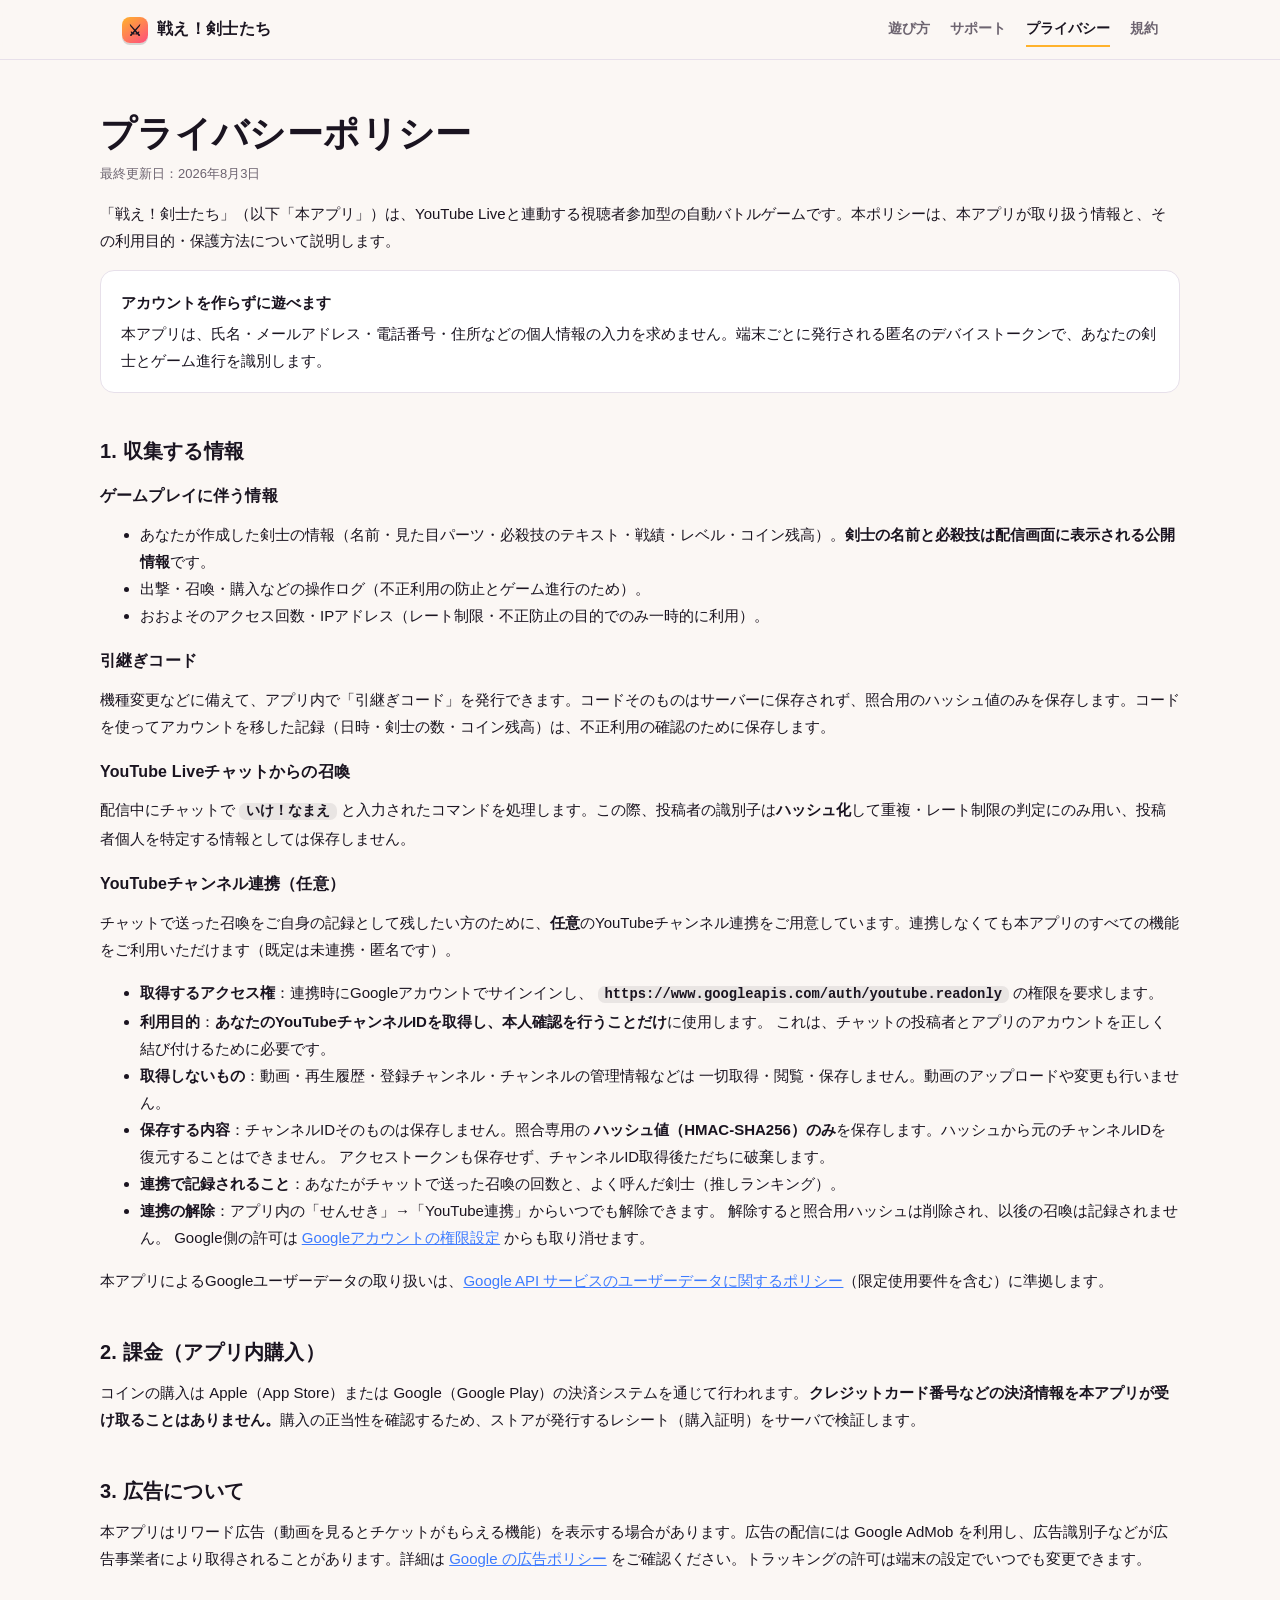
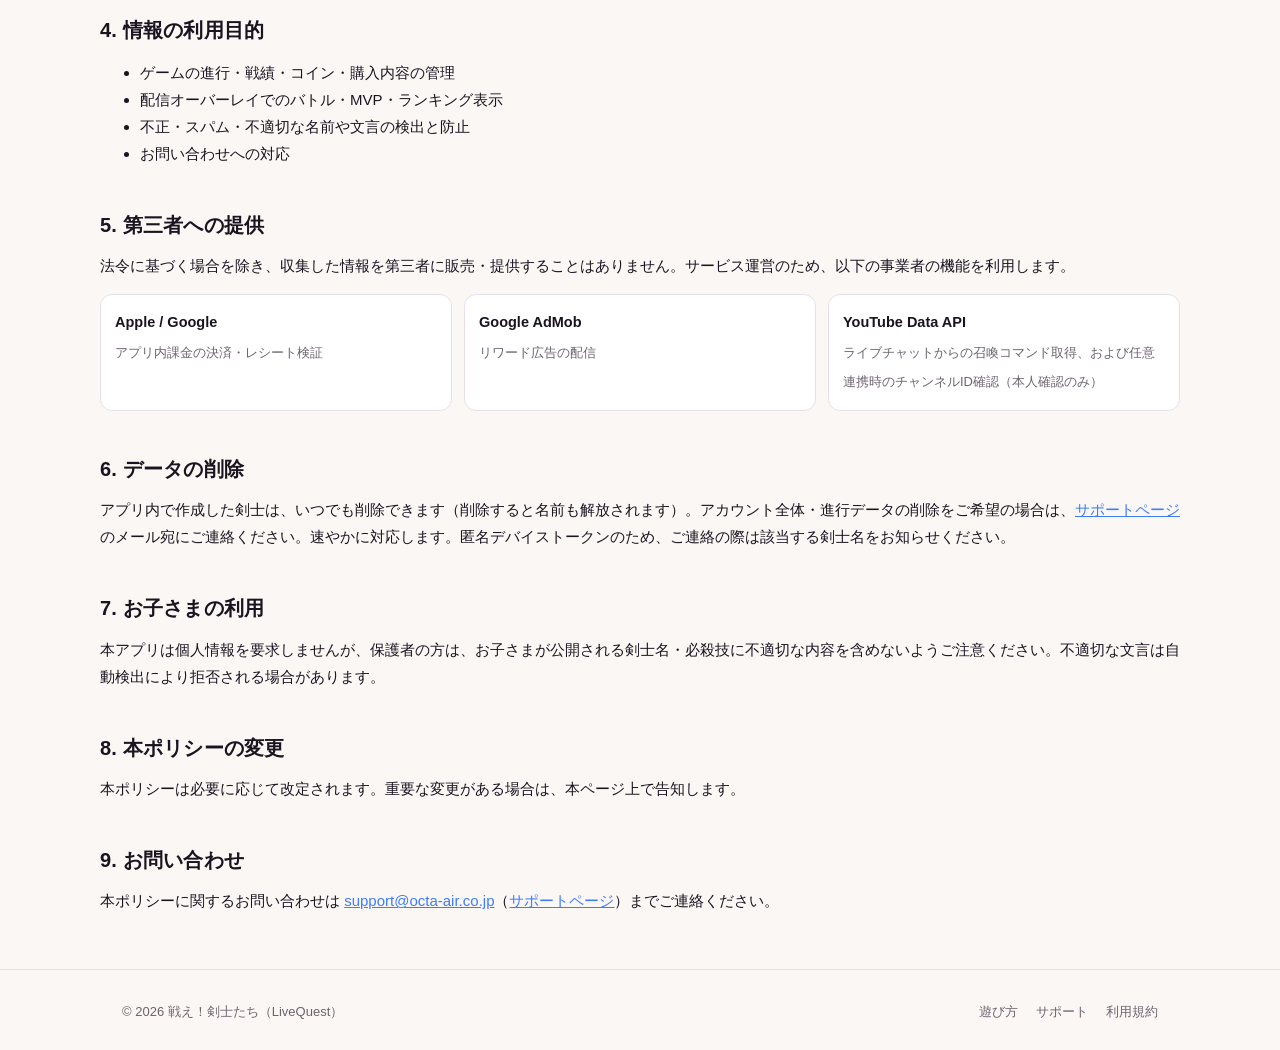
==== privacy/index.html @ 1afb0fba "戦え！剣士たち のサポート/プライバシー/利用規約（GitHub Pages 配信） App Store / Google Play の提出に必要な公開ページ。審査クローラから開ける必要が あるので、" ====
<!doctype html>
<html lang="ja">
<head>
<meta charset="utf-8">
<meta name="google-site-verification" content="WiTPaiyBSBFHsJdpKEiivpRP-PkYyW4hiNppIjCGaHQ">
<meta name="viewport" content="width=device-width, initial-scale=1">
<title>プライバシーポリシー — 戦え！剣士たち</title>
<meta name="description" content="「戦え！剣士たち」のプライバシーポリシー。収集する情報、利用目的、第三者提供、削除方法について。">
<link rel="icon" href="data:image/svg+xml,<svg xmlns='http://www.w3.org/2000/svg' viewBox='0 0 100 100'><rect width='100' height='100' rx='24' fill='%23ffb22c'/><text x='50' y='72' font-size='58' text-anchor='middle'>⚔</text></svg>">
<link rel="canonical" href="https://tanesan.github.io/tatakae-senshi-site/privacy">
<link rel="stylesheet" href="../style.css">
</head>
<body>
<div class="topbar"><div class="row">
  <a class="word" href="../"><span class="mk">⚔</span><span>戦え！剣士たち</span></a>
  <nav class="navlinks">
    <a href="../">遊び方</a>
    <a href="../support/">サポート</a>
    <a class="on" href="../privacy/">プライバシー</a>
    <a href="../terms/">規約</a>
  </nav>
</div></div>

<main class="wrap legal">
<h1>プライバシーポリシー</h1>
<p class="updated">最終更新日：2026年8月3日</p>

<p>「戦え！剣士たち」（以下「本アプリ」）は、YouTube Liveと連動する視聴者参加型の自動バトルゲームです。本ポリシーは、本アプリが取り扱う情報と、その利用目的・保護方法について説明します。</p>

<div class="box">
  <p style="margin:0 0 4px"><b>アカウントを作らずに遊べます</b></p>
  <p style="margin:0">本アプリは、氏名・メールアドレス・電話番号・住所などの個人情報の入力を求めません。端末ごとに発行される匿名のデバイストークンで、あなたの剣士とゲーム進行を識別します。</p>
</div>

<h2>1. 収集する情報</h2>
<h3>ゲームプレイに伴う情報</h3>
<ul>
  <li>あなたが作成した剣士の情報（名前・見た目パーツ・必殺技のテキスト・戦績・レベル・コイン残高）。<b>剣士の名前と必殺技は配信画面に表示される公開情報</b>です。</li>
  <li>出撃・召喚・購入などの操作ログ（不正利用の防止とゲーム進行のため）。</li>
  <li>おおよそのアクセス回数・IPアドレス（レート制限・不正防止の目的でのみ一時的に利用）。</li>
</ul>
<h3>引継ぎコード</h3>
<p>機種変更などに備えて、アプリ内で「引継ぎコード」を発行できます。コードそのものはサーバーに保存されず、照合用のハッシュ値のみを保存します。コードを使ってアカウントを移した記録（日時・剣士の数・コイン残高）は、不正利用の確認のために保存します。</p>

<h3>YouTube Liveチャットからの召喚</h3>
<p>配信中にチャットで <span class="mono">いけ！なまえ</span> と入力されたコマンドを処理します。この際、投稿者の識別子は<b>ハッシュ化</b>して重複・レート制限の判定にのみ用い、投稿者個人を特定する情報としては保存しません。</p>

<h3>YouTubeチャンネル連携（任意）</h3>
<p>チャットで送った召喚をご自身の記録として残したい方のために、<b>任意</b>のYouTubeチャンネル連携をご用意しています。連携しなくても本アプリのすべての機能をご利用いただけます（既定は未連携・匿名です）。</p>
<ul>
  <li><b>取得するアクセス権</b>：連携時にGoogleアカウントでサインインし、
    <span class="mono">https://www.googleapis.com/auth/youtube.readonly</span> の権限を要求します。</li>
  <li><b>利用目的</b>：<b>あなたのYouTubeチャンネルIDを取得し、本人確認を行うことだけ</b>に使用します。
    これは、チャットの投稿者とアプリのアカウントを正しく結び付けるために必要です。</li>
  <li><b>取得しないもの</b>：動画・再生履歴・登録チャンネル・チャンネルの管理情報などは
    一切取得・閲覧・保存しません。動画のアップロードや変更も行いません。</li>
  <li><b>保存する内容</b>：チャンネルIDそのものは保存しません。照合専用の
    <b>ハッシュ値（HMAC-SHA256）のみ</b>を保存します。ハッシュから元のチャンネルIDを復元することはできません。
    アクセストークンも保存せず、チャンネルID取得後ただちに破棄します。</li>
  <li><b>連携で記録されること</b>：あなたがチャットで送った召喚の回数と、よく呼んだ剣士（推しランキング）。</li>
  <li><b>連携の解除</b>：アプリ内の「せんせき」→「YouTube連携」からいつでも解除できます。
    解除すると照合用ハッシュは削除され、以後の召喚は記録されません。
    Google側の許可は <a href="https://myaccount.google.com/permissions" rel="noopener">Googleアカウントの権限設定</a> からも取り消せます。</li>
</ul>
<p>本アプリによるGoogleユーザーデータの取り扱いは、<a href="https://developers.google.com/terms/api-services-user-data-policy" rel="noopener">Google API サービスのユーザーデータに関するポリシー</a>（限定使用要件を含む）に準拠します。</p>

<h2>2. 課金（アプリ内購入）</h2>
<p>コインの購入は Apple（App Store）または Google（Google Play）の決済システムを通じて行われます。<b>クレジットカード番号などの決済情報を本アプリが受け取ることはありません。</b>購入の正当性を確認するため、ストアが発行するレシート（購入証明）をサーバで検証します。</p>

<h2>3. 広告について</h2>
<p>本アプリはリワード広告（動画を見るとチケットがもらえる機能）を表示する場合があります。広告の配信には Google AdMob を利用し、広告識別子などが広告事業者により取得されることがあります。詳細は <a href="https://policies.google.com/technologies/ads" rel="noopener">Google の広告ポリシー</a> をご確認ください。トラッキングの許可は端末の設定でいつでも変更できます。</p>

<h2>4. 情報の利用目的</h2>
<ul>
  <li>ゲームの進行・戦績・コイン・購入内容の管理</li>
  <li>配信オーバーレイでのバトル・MVP・ランキング表示</li>
  <li>不正・スパム・不適切な名前や文言の検出と防止</li>
  <li>お問い合わせへの対応</li>
</ul>

<h2>5. 第三者への提供</h2>
<p>法令に基づく場合を除き、収集した情報を第三者に販売・提供することはありません。サービス運営のため、以下の事業者の機能を利用します。</p>
<div class="duo">
  <div><b>Apple / Google</b><span>アプリ内課金の決済・レシート検証</span></div>
  <div><b>Google AdMob</b><span>リワード広告の配信</span></div>
  <div><b>YouTube Data API</b><span>ライブチャットからの召喚コマンド取得、および任意連携時のチャンネルID確認（本人確認のみ）</span></div>
</div>

<h2>6. データの削除</h2>
<p>アプリ内で作成した剣士は、いつでも削除できます（削除すると名前も解放されます）。アカウント全体・進行データの削除をご希望の場合は、<a href="../support/">サポートページ</a> のメール宛にご連絡ください。速やかに対応します。匿名デバイストークンのため、ご連絡の際は該当する剣士名をお知らせください。</p>

<h2>7. お子さまの利用</h2>
<p>本アプリは個人情報を要求しませんが、保護者の方は、お子さまが公開される剣士名・必殺技に不適切な内容を含めないようご注意ください。不適切な文言は自動検出により拒否される場合があります。</p>

<h2>8. 本ポリシーの変更</h2>
<p>本ポリシーは必要に応じて改定されます。重要な変更がある場合は、本ページ上で告知します。</p>

<h2>9. お問い合わせ</h2>
<p>本ポリシーに関するお問い合わせは <a href="mailto:support@octa-air.co.jp">support@octa-air.co.jp</a>（<a href="../support/">サポートページ</a>）までご連絡ください。</p>
</main>

<footer class="site"><div class="row">
  <div>© 2026 戦え！剣士たち（LiveQuest）</div>
  <div class="fnav">
    <a href="../">遊び方</a>
    <a href="../support/">サポート</a>
    <a href="../terms/">利用規約</a>
  </div>
</div></footer>
</body>
</html>
---- style.css ----
/* 戦え！剣士たち — official site. Editorial + screenshot-forward, deliberately
   not a generic card-grid template. Dark cinematic landing, clean legal pages. */
:root{
  --ink:#1a1420; --muted:#6d6470; --line:#e7e0ea; --paper:#fbf7f4; --card:#ffffff;
  --gold:#ffb22c; --pink:#ff4d7e; --purple:#8a5bff; --blue:#3d7bff;
  --arena-1:#241a38; --arena-2:#140f22;
  --maxw:1080px;
}
@media (prefers-color-scheme:dark){
  :root{ --ink:#f3eefa; --muted:#a99fb8; --line:#2c2440; --paper:#100b18; --card:#191322; }
}
:root[data-theme="light"]{ --ink:#1a1420; --muted:#6d6470; --line:#e7e0ea; --paper:#fbf7f4; --card:#ffffff; }
:root[data-theme="dark"]{ --ink:#f3eefa; --muted:#a99fb8; --line:#2c2440; --paper:#100b18; --card:#191322; }

*{box-sizing:border-box}
html{-webkit-text-size-adjust:100%}
body{
  margin:0; background:var(--paper); color:var(--ink);
  font-family:"Hiragino Maru Gothic ProN","Hiragino Kaku Gothic ProN",-apple-system,BlinkMacSystemFont,"Segoe UI",sans-serif;
  line-height:1.8; -webkit-font-smoothing:antialiased; text-rendering:optimizeLegibility;
}
img{max-width:100%;display:block}
a{color:inherit}
.wrap{max-width:var(--maxw);margin:0 auto;padding:0 22px}

/* ── top bar ── */
.topbar{position:sticky;top:0;z-index:20;background:color-mix(in srgb,var(--paper) 86%,transparent);
  backdrop-filter:saturate(1.4) blur(10px);border-bottom:1px solid var(--line)}
.topbar .row{max-width:var(--maxw);margin:0 auto;padding:12px 22px;display:flex;align-items:center;justify-content:space-between;gap:16px}
.word{display:flex;align-items:center;gap:9px;text-decoration:none;color:var(--ink);font-weight:800;letter-spacing:.02em}
.word .mk{width:26px;height:26px;border-radius:8px;background:linear-gradient(145deg,var(--gold),var(--pink));
  display:grid;place-items:center;color:#1a1420;font-size:15px;box-shadow:0 2px 0 rgba(0,0,0,.15)}
.word span{font-size:16px}
.navlinks{display:flex;gap:20px;font-size:14px;font-weight:600}
.navlinks a{color:var(--muted);text-decoration:none;padding:4px 0;border-bottom:2px solid transparent}
.navlinks a:hover{color:var(--ink)}
.navlinks a.on{color:var(--ink);border-color:var(--gold)}

/* ── kicker / headings ── */
.kicker{font-size:12px;font-weight:800;letter-spacing:.18em;text-transform:uppercase;color:var(--pink);margin:0 0 10px}
h1,h2,h3{font-family:inherit;font-weight:900;letter-spacing:.01em;line-height:1.22;margin:0}
.section{padding:76px 0}
.section h2{font-size:clamp(24px,4.2vw,34px);margin-bottom:8px}
.section .lead{color:var(--muted);font-size:16px;max-width:46ch;margin:0 0 34px}

/* ── cinematic hero ── */
.hero{position:relative;min-height:min(86vh,720px);display:flex;align-items:flex-end;
  color:#fff;overflow:hidden;background:#0d0a16}
.hero .bg{position:absolute;inset:0;background-size:cover;background-position:center;transform:scale(1.04)}
.hero .veil{position:absolute;inset:0;background:
  linear-gradient(180deg,rgba(13,10,22,.42) 0%,rgba(13,10,22,.12) 28%,rgba(13,10,22,.72) 66%,rgba(13,10,22,.96) 90%,#0d0a16 100%)}
.hero .inner{position:relative;max-width:var(--maxw);margin:0 auto;padding:0 22px 66px;width:100%}
.hero h1{font-size:clamp(29px,6vw,58px);text-shadow:0 3px 24px rgba(0,0,0,.55);text-wrap:balance}
/* the old headline, demoted so <h1> can carry the app NAME — Google's OAuth
   branding check requires the consent-screen app name to appear on the site. */
.hero p.lead{font-size:clamp(19px,3.4vw,30px);font-weight:800;color:#fff;margin:10px 0 0;
  max-width:24ch;line-height:1.35;text-shadow:0 3px 18px rgba(0,0,0,.55)}
.hero p.sub{font-size:clamp(15px,2.2vw,20px);color:#e9e2f5;margin:16px 0 0;max-width:40ch;text-shadow:0 2px 12px rgba(0,0,0,.5)}
.hero .kicker{color:var(--gold)}
.livechip{display:inline-flex;align-items:center;gap:8px;background:rgba(255,77,126,.16);
  border:1px solid rgba(255,77,126,.5);color:#ffd0dd;font-weight:800;font-size:12.5px;
  padding:6px 12px;border-radius:999px;margin-top:22px;letter-spacing:.04em}
.livechip .dot{width:8px;height:8px;border-radius:50%;background:var(--pink);box-shadow:0 0 0 0 rgba(255,77,126,.7);animation:pl 1.6s infinite}
@keyframes pl{0%{box-shadow:0 0 0 0 rgba(255,77,126,.6)}70%{box-shadow:0 0 0 9px rgba(255,77,126,0)}100%{box-shadow:0 0 0 0 rgba(255,77,126,0)}}

/* ── steps (real phone screenshots) ── */
.steps3{display:grid;grid-template-columns:repeat(3,1fr);gap:26px}
.step .num{font-weight:900;font-size:13px;color:var(--pink);letter-spacing:.12em}
.step h3{font-size:19px;margin:6px 0 6px}
.step p{color:var(--muted);font-size:14.5px;margin:0}
.phone{margin:0 0 16px;border-radius:26px;padding:7px;background:linear-gradient(160deg,#2a2340,#0f0b1a);
  box-shadow:0 22px 40px -22px rgba(30,10,50,.6),inset 0 0 0 1px rgba(255,255,255,.06)}
.phone img{border-radius:20px;aspect-ratio:9/19.5;object-fit:cover;object-position:top center}

/* ── showcase (wide arena + callouts) ── */
.showcase{background:linear-gradient(180deg,var(--arena-1),var(--arena-2));color:#fff}
.showcase .kicker{color:var(--gold)}
.showcase h2{color:#fff}
.showcase .lead{color:#c8bfe0}
.frameWide{border-radius:18px;overflow:hidden;border:1px solid rgba(255,255,255,.1);
  box-shadow:0 30px 60px -30px rgba(0,0,0,.7);margin-bottom:26px}
.callouts{display:grid;grid-template-columns:repeat(3,1fr);gap:18px}
.callout{border-left:3px solid var(--gold);padding:2px 0 2px 14px}
.callout b{display:block;font-size:15px}
.callout span{color:#b9afd2;font-size:13.5px}

/* ── viewer comment band ── */
.viewer{background:var(--card);border:1px solid var(--line);border-radius:20px;padding:30px;
  display:grid;grid-template-columns:1.1fr .9fr;gap:30px;align-items:center}
.chatbox{background:var(--paper);border:1px solid var(--line);border-radius:14px;padding:14px 16px;font-size:14px}
.chatline{display:flex;gap:9px;padding:6px 0;align-items:baseline}
.chatline .u{color:var(--purple);font-weight:800;white-space:nowrap}
.chatline .cmd{color:var(--ink);font-weight:700}
.chatline.me .cmd{background:linear-gradient(90deg,rgba(255,178,44,.22),transparent);border-radius:6px;padding:0 4px}
.viewer h2{font-size:26px;margin-bottom:10px}
.viewer p{color:var(--muted);margin:0}
.viewer .big{font-size:19px;color:var(--ink);font-weight:800;margin:0 0 8px}

/* ── plain facts row ── */
.facts{display:grid;grid-template-columns:repeat(3,1fr);gap:0;border:1px solid var(--line);border-radius:16px;overflow:hidden}
.fact{padding:24px 22px;border-right:1px solid var(--line)}
.fact:last-child{border-right:none}
.fact b{display:block;font-size:16px;margin-bottom:4px}
.fact span{color:var(--muted);font-size:14px}
.pull{font-size:clamp(18px,3vw,24px);font-weight:800;line-height:1.5;max-width:34ch;margin:0 auto;text-align:center}
.pull em{font-style:normal;color:var(--pink)}

/* ── legal pages ── */
.legal{padding:52px 0 20px}
.legal h1{font-size:clamp(26px,5vw,36px);margin-bottom:6px}
.legal .updated{color:var(--muted);font-size:13px;margin:0 0 8px}
.legal h2{font-size:20px;margin:36px 0 10px;padding-top:10px}
.legal h3{font-size:16px;margin:22px 0 6px}
.legal p,.legal li{font-size:15px}
.legal a{color:var(--blue)}
.legal .box{background:var(--card);border:1px solid var(--line);border-radius:14px;padding:18px 20px;margin:16px 0}
.legal .mono{font-family:ui-monospace,SFMono-Regular,Menlo,monospace;background:color-mix(in srgb,var(--ink) 8%,transparent);
  border-radius:7px;padding:1px 7px;font-weight:700;font-size:.92em}
.legal .duo{display:grid;grid-template-columns:1fr 1fr 1fr;gap:12px;margin:14px 0}
.legal .duo div{background:var(--card);border:1px solid var(--line);border-radius:12px;padding:14px}
.legal .duo b{display:block;margin-bottom:3px;font-size:14.5px}
.legal .duo span{color:var(--muted);font-size:13px}
.legal .note{color:var(--muted);font-size:13px}

footer.site{border-top:1px solid var(--line);margin-top:20px}
footer.site .row{max-width:var(--maxw);margin:0 auto;padding:30px 22px;display:flex;flex-wrap:wrap;
  gap:14px;justify-content:space-between;align-items:center;color:var(--muted);font-size:13px}
footer.site a{color:var(--muted);text-decoration:none;margin-left:18px}
footer.site a:hover{color:var(--ink)}
footer.site .fnav{display:flex;flex-wrap:wrap}

@media (max-width:820px){
  .steps3{grid-template-columns:1fr;max-width:360px;margin:0 auto}
  .callouts{grid-template-columns:1fr}
  .viewer{grid-template-columns:1fr;padding:22px}
  .facts{grid-template-columns:1fr}
  .fact{border-right:none;border-bottom:1px solid var(--line)}
  .fact:last-child{border-bottom:none}
  .legal .duo{grid-template-columns:1fr}
  .section{padding:52px 0}
  .navlinks{gap:14px}
  footer.site a{margin-left:0;margin-right:18px}
}
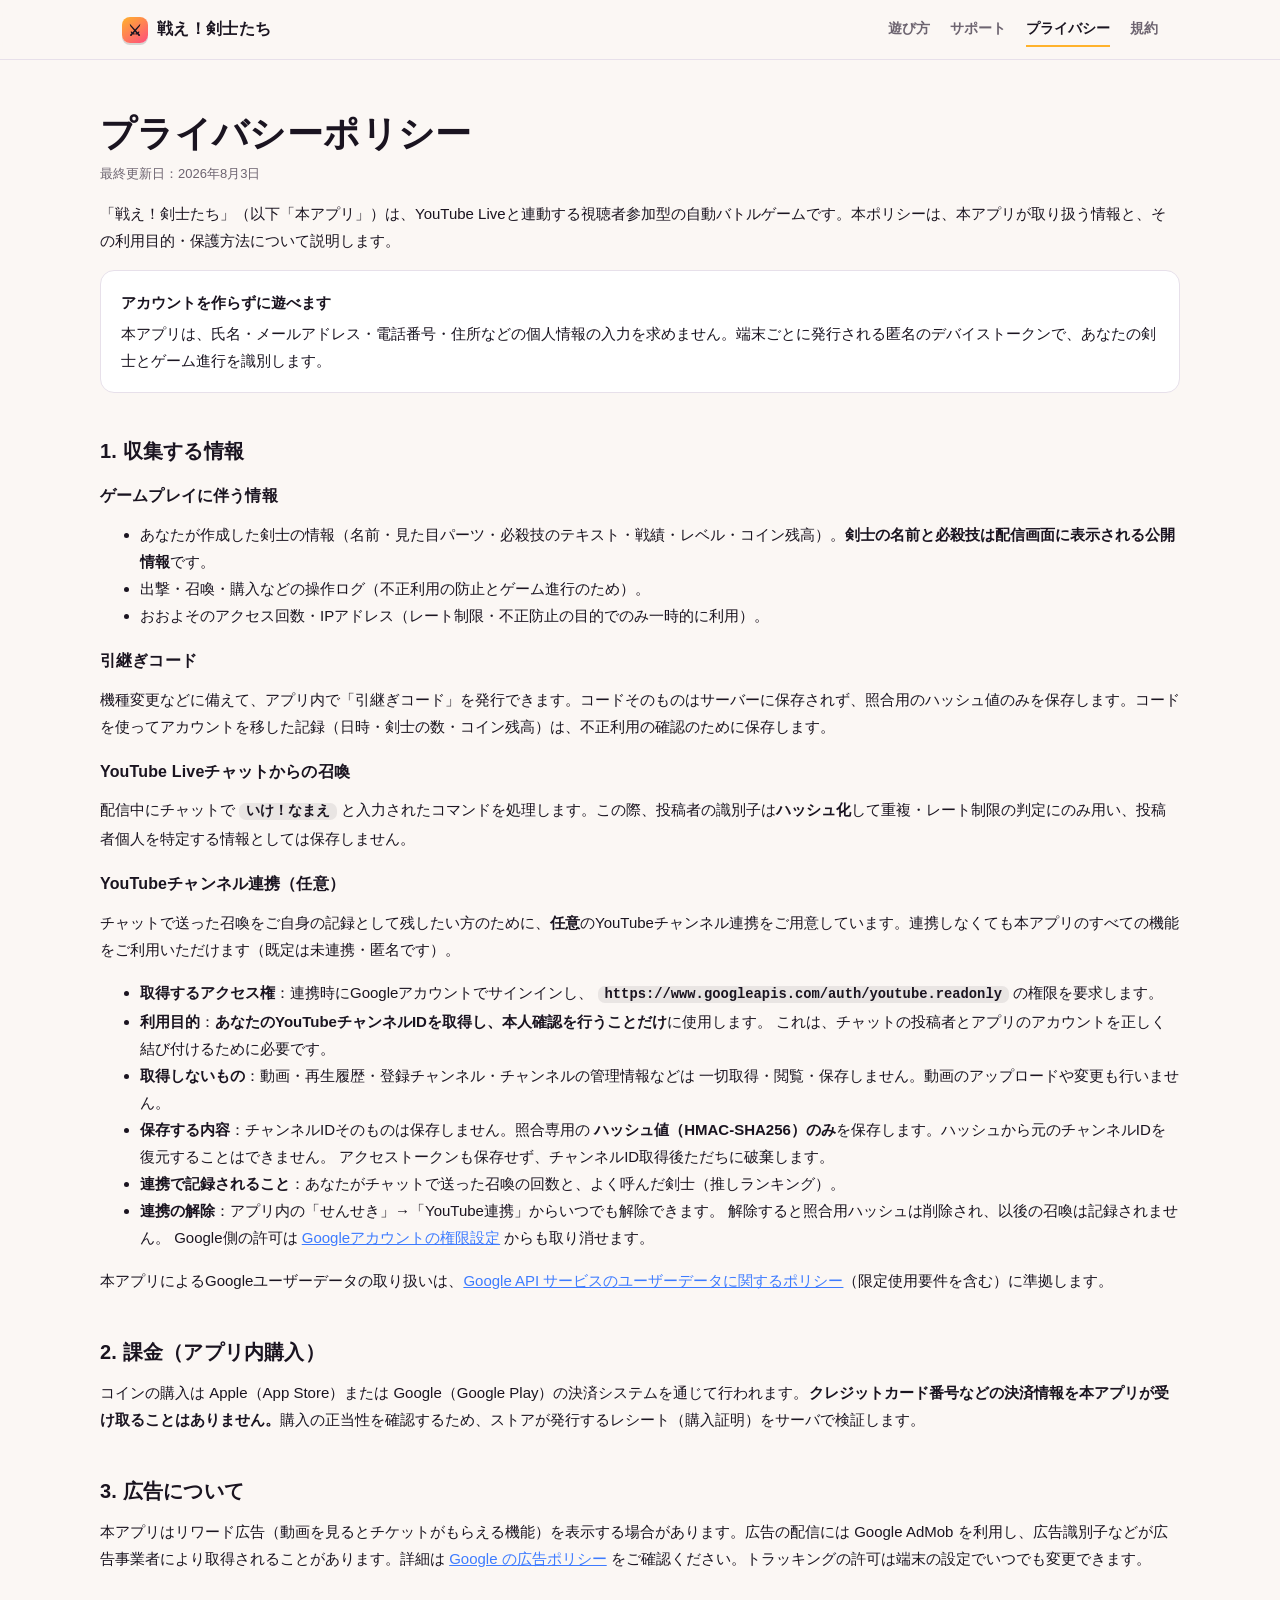
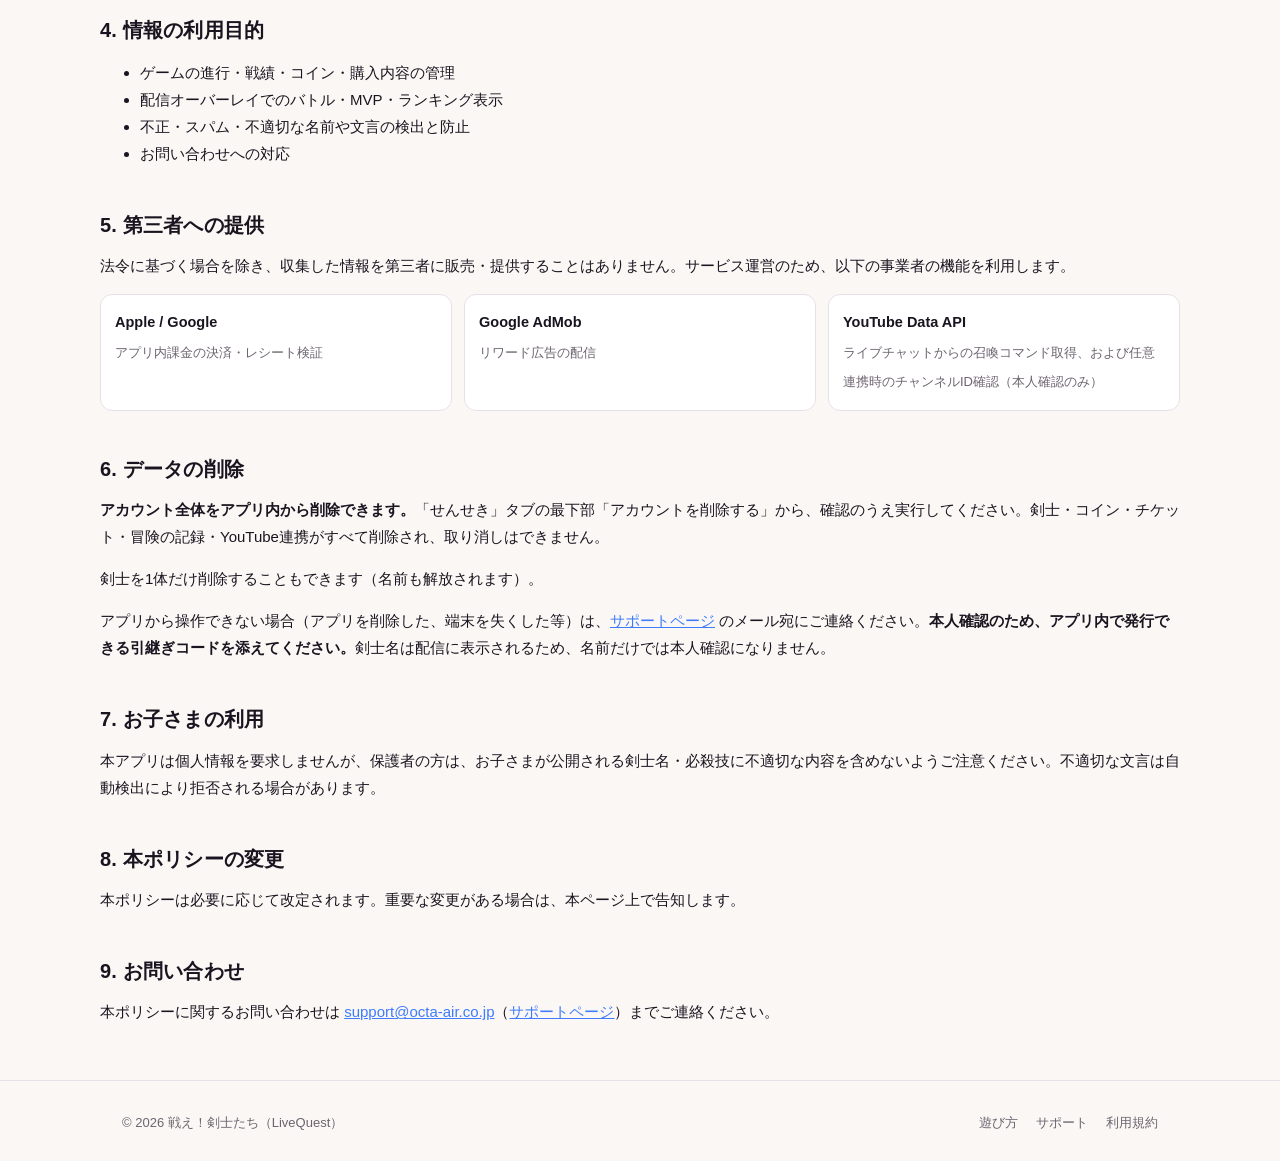
==== commit e26331c0: "site: 7f25a13 から反映" ====
--- a/privacy/index.html
+++ b/privacy/index.html
@@ -7,7 +7,7 @@
 <title>プライバシーポリシー — 戦え！剣士たち</title>
 <meta name="description" content="「戦え！剣士たち」のプライバシーポリシー。収集する情報、利用目的、第三者提供、削除方法について。">
 <link rel="icon" href="data:image/svg+xml,<svg xmlns='http://www.w3.org/2000/svg' viewBox='0 0 100 100'><rect width='100' height='100' rx='24' fill='%23ffb22c'/><text x='50' y='72' font-size='58' text-anchor='middle'>⚔</text></svg>">
-<link rel="canonical" href="https://tanesan.github.io/tatakae-senshi-site/privacy">
+<link rel="canonical" href="https://tanemura.dev/tatakae-senshi-site/privacy/">
 <link rel="stylesheet" href="../style.css">
 </head>
 <body>
@@ -87,7 +87,9 @@
 </div>
 
 <h2>6. データの削除</h2>
-<p>アプリ内で作成した剣士は、いつでも削除できます（削除すると名前も解放されます）。アカウント全体・進行データの削除をご希望の場合は、<a href="../support/">サポートページ</a> のメール宛にご連絡ください。速やかに対応します。匿名デバイストークンのため、ご連絡の際は該当する剣士名をお知らせください。</p>
+<p><strong>アカウント全体をアプリ内から削除できます。</strong>「せんせき」タブの最下部「アカウントを削除する」から、確認のうえ実行してください。剣士・コイン・チケット・冒険の記録・YouTube連携がすべて削除され、取り消しはできません。</p>
+<p>剣士を1体だけ削除することもできます（名前も解放されます）。</p>
+<p>アプリから操作できない場合（アプリを削除した、端末を失くした等）は、<a href="../support/">サポートページ</a> のメール宛にご連絡ください。<strong>本人確認のため、アプリ内で発行できる引継ぎコードを添えてください。</strong>剣士名は配信に表示されるため、名前だけでは本人確認になりません。</p>
 
 <h2>7. お子さまの利用</h2>
 <p>本アプリは個人情報を要求しませんが、保護者の方は、お子さまが公開される剣士名・必殺技に不適切な内容を含めないようご注意ください。不適切な文言は自動検出により拒否される場合があります。</p>
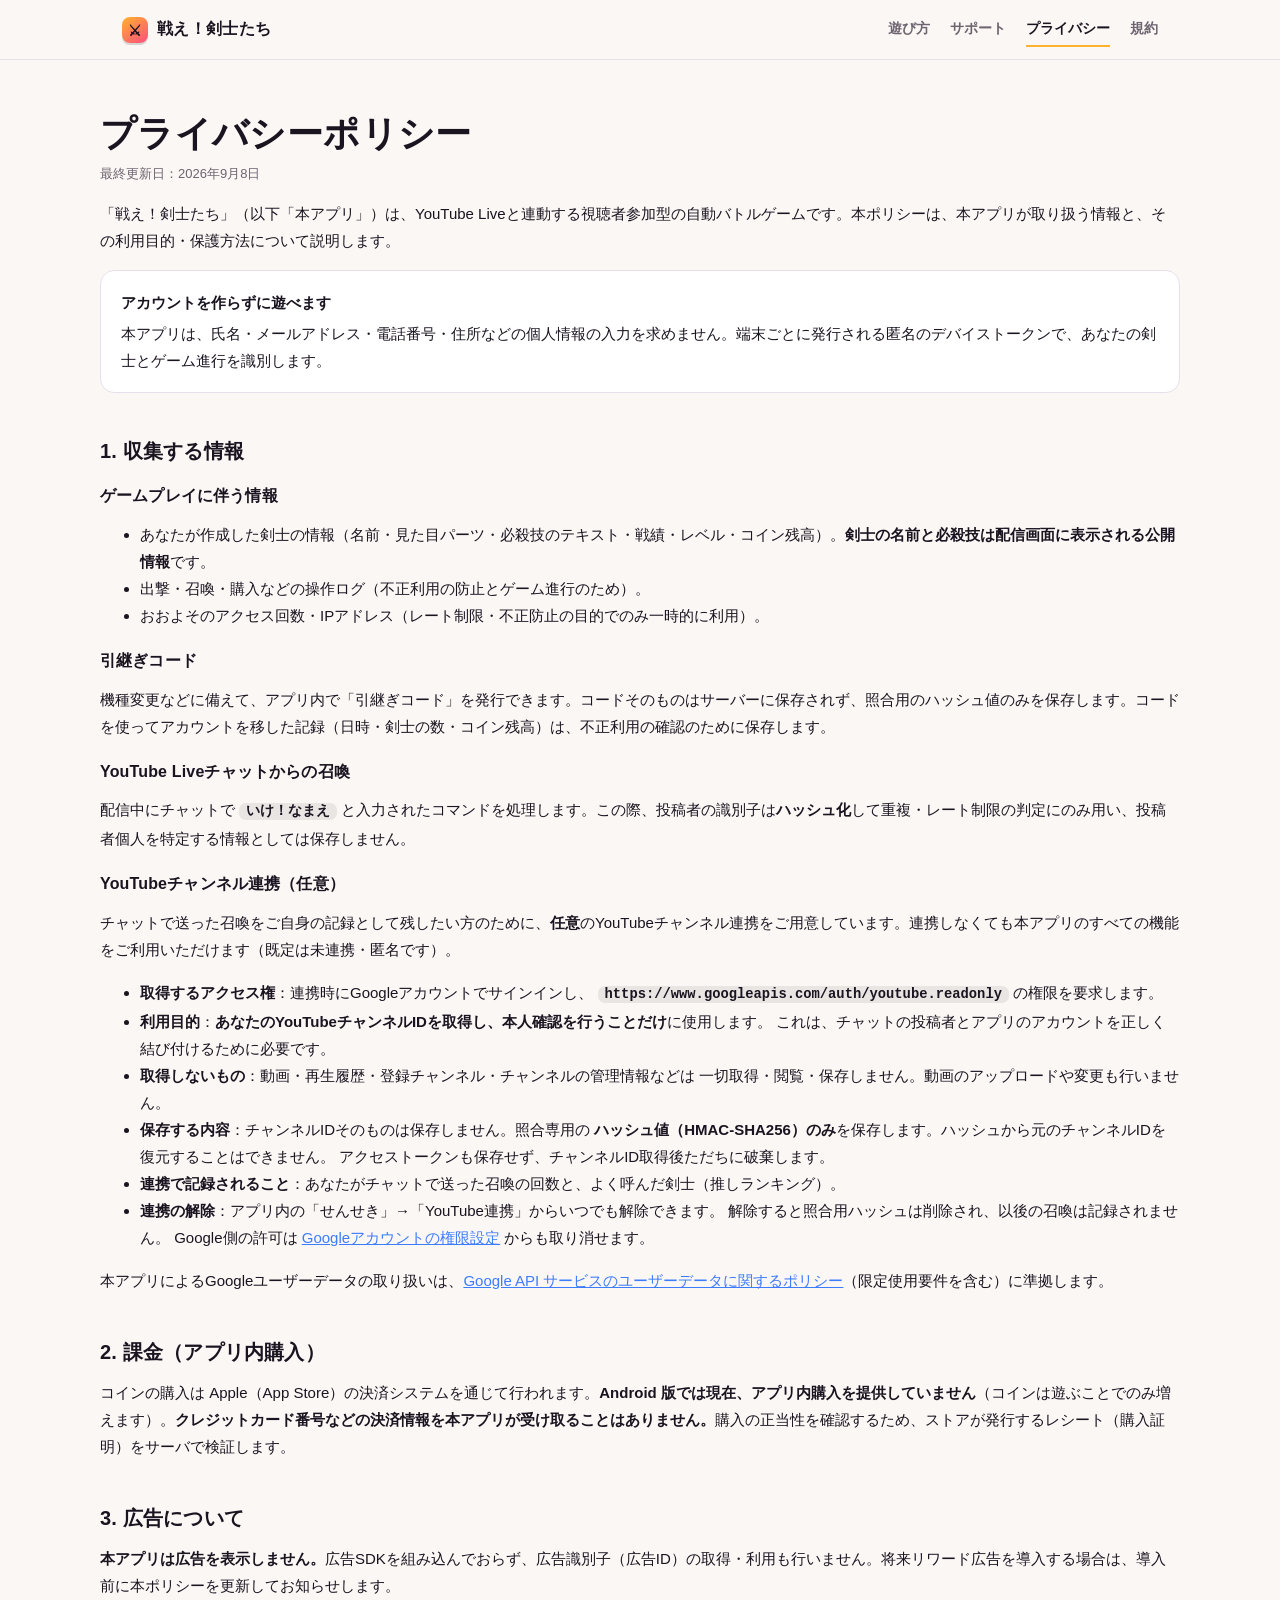
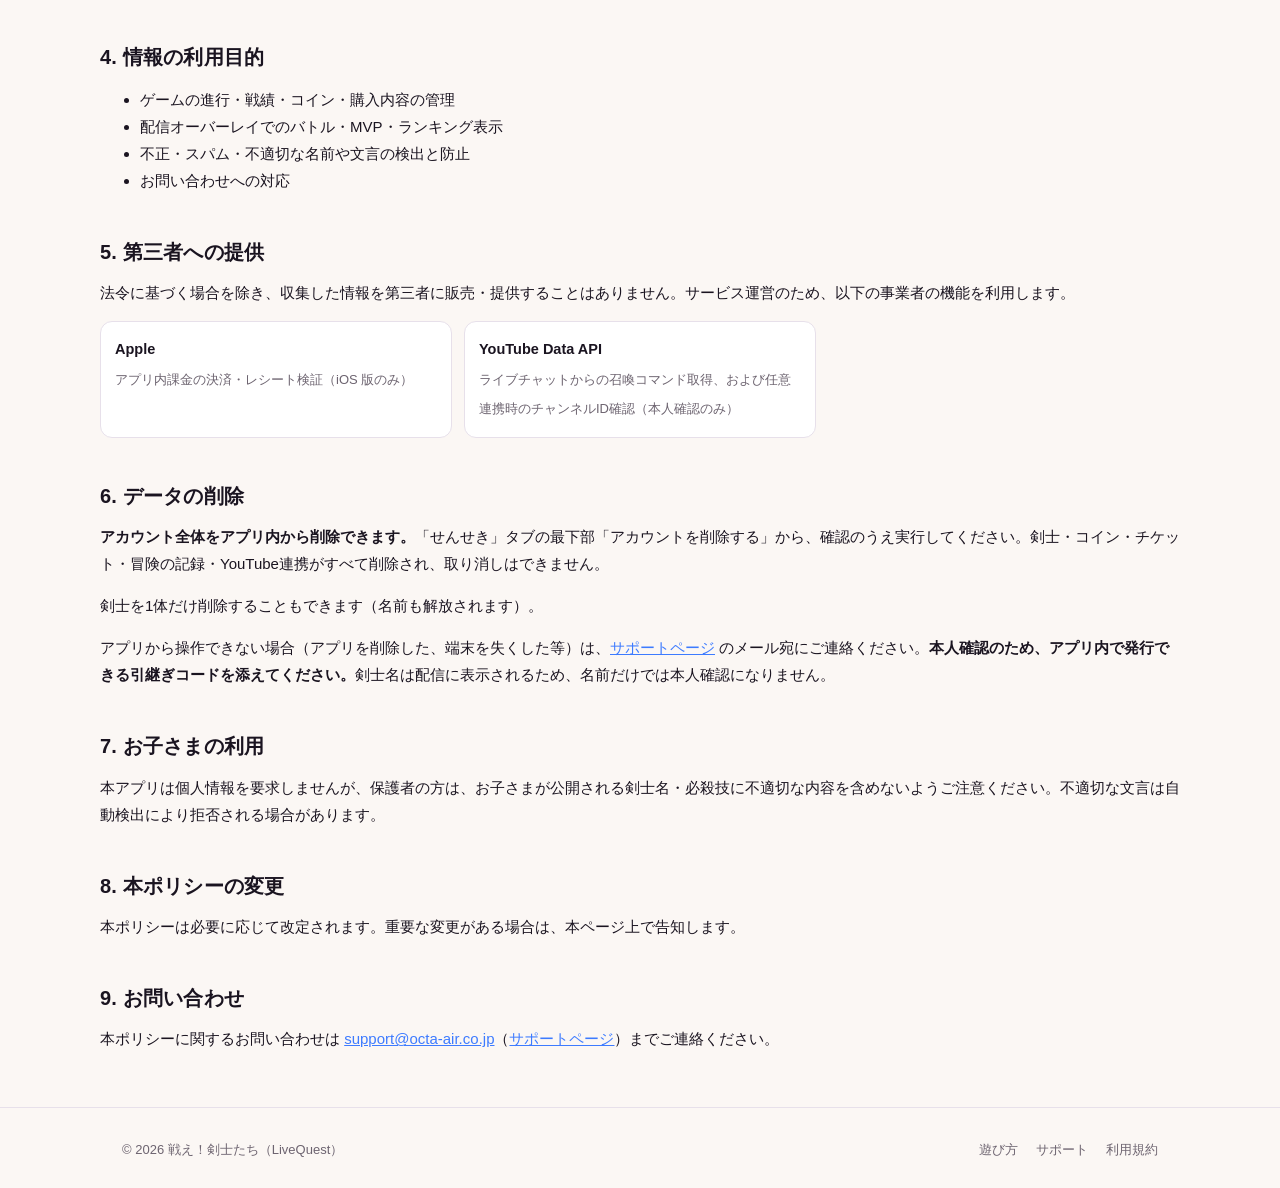
==== commit e0a34187: "site: 24b1705 から反映" ====
--- a/privacy/index.html
+++ b/privacy/index.html
@@ -23,7 +23,7 @@
 
 <main class="wrap legal">
 <h1>プライバシーポリシー</h1>
-<p class="updated">最終更新日：2026年8月3日</p>
+<p class="updated">最終更新日：2026年9月8日</p>
 
 <p>「戦え！剣士たち」（以下「本アプリ」）は、YouTube Liveと連動する視聴者参加型の自動バトルゲームです。本ポリシーは、本アプリが取り扱う情報と、その利用目的・保護方法について説明します。</p>
 
@@ -65,10 +65,10 @@
 <p>本アプリによるGoogleユーザーデータの取り扱いは、<a href="https://developers.google.com/terms/api-services-user-data-policy" rel="noopener">Google API サービスのユーザーデータに関するポリシー</a>（限定使用要件を含む）に準拠します。</p>
 
 <h2>2. 課金（アプリ内購入）</h2>
-<p>コインの購入は Apple（App Store）または Google（Google Play）の決済システムを通じて行われます。<b>クレジットカード番号などの決済情報を本アプリが受け取ることはありません。</b>購入の正当性を確認するため、ストアが発行するレシート（購入証明）をサーバで検証します。</p>
+<p>コインの購入は Apple（App Store）の決済システムを通じて行われます。<b>Android 版では現在、アプリ内購入を提供していません</b>（コインは遊ぶことでのみ増えます）。<b>クレジットカード番号などの決済情報を本アプリが受け取ることはありません。</b>購入の正当性を確認するため、ストアが発行するレシート（購入証明）をサーバで検証します。</p>
 
 <h2>3. 広告について</h2>
-<p>本アプリはリワード広告（動画を見るとチケットがもらえる機能）を表示する場合があります。広告の配信には Google AdMob を利用し、広告識別子などが広告事業者により取得されることがあります。詳細は <a href="https://policies.google.com/technologies/ads" rel="noopener">Google の広告ポリシー</a> をご確認ください。トラッキングの許可は端末の設定でいつでも変更できます。</p>
+<p><b>本アプリは広告を表示しません。</b>広告SDKを組み込んでおらず、広告識別子（広告ID）の取得・利用も行いません。将来リワード広告を導入する場合は、導入前に本ポリシーを更新してお知らせします。</p>
 
 <h2>4. 情報の利用目的</h2>
 <ul>
@@ -81,8 +81,7 @@
 <h2>5. 第三者への提供</h2>
 <p>法令に基づく場合を除き、収集した情報を第三者に販売・提供することはありません。サービス運営のため、以下の事業者の機能を利用します。</p>
 <div class="duo">
-  <div><b>Apple / Google</b><span>アプリ内課金の決済・レシート検証</span></div>
-  <div><b>Google AdMob</b><span>リワード広告の配信</span></div>
+  <div><b>Apple</b><span>アプリ内課金の決済・レシート検証（iOS 版のみ）</span></div>
   <div><b>YouTube Data API</b><span>ライブチャットからの召喚コマンド取得、および任意連携時のチャンネルID確認（本人確認のみ）</span></div>
 </div>
 
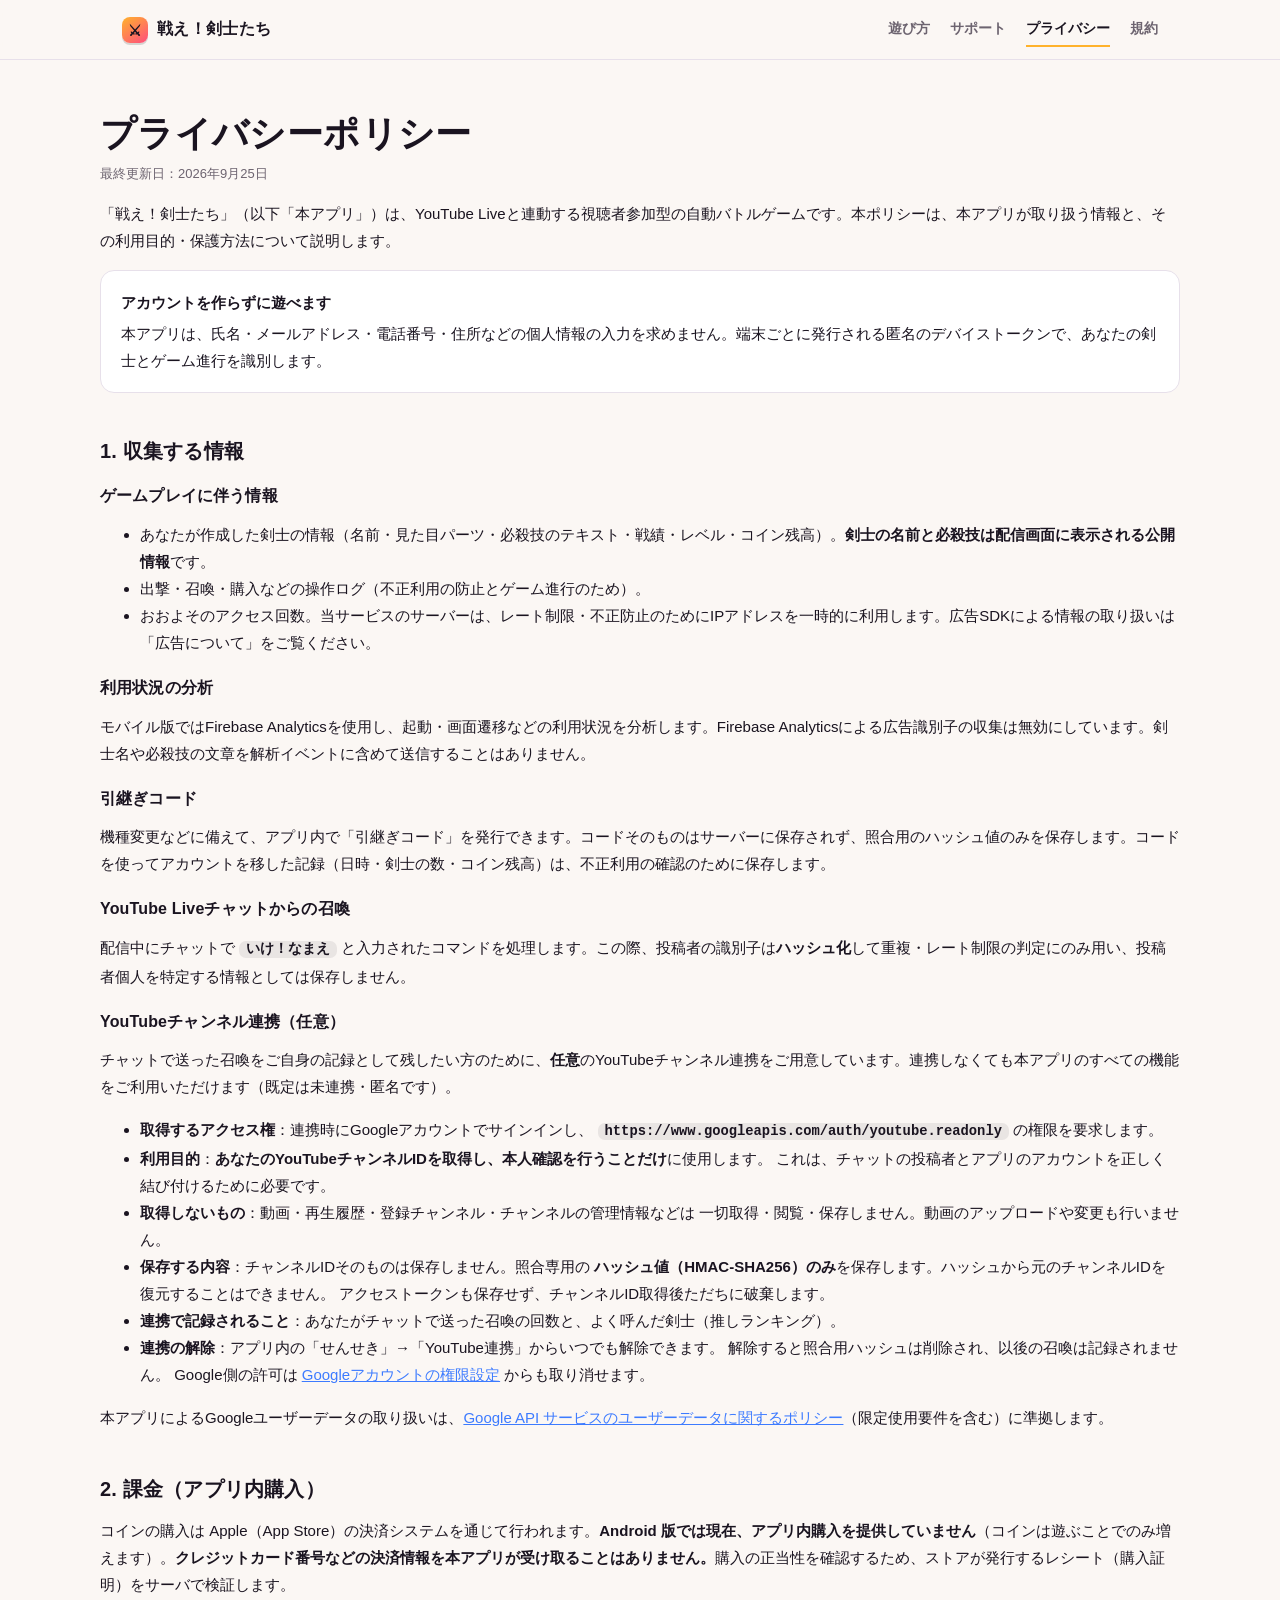
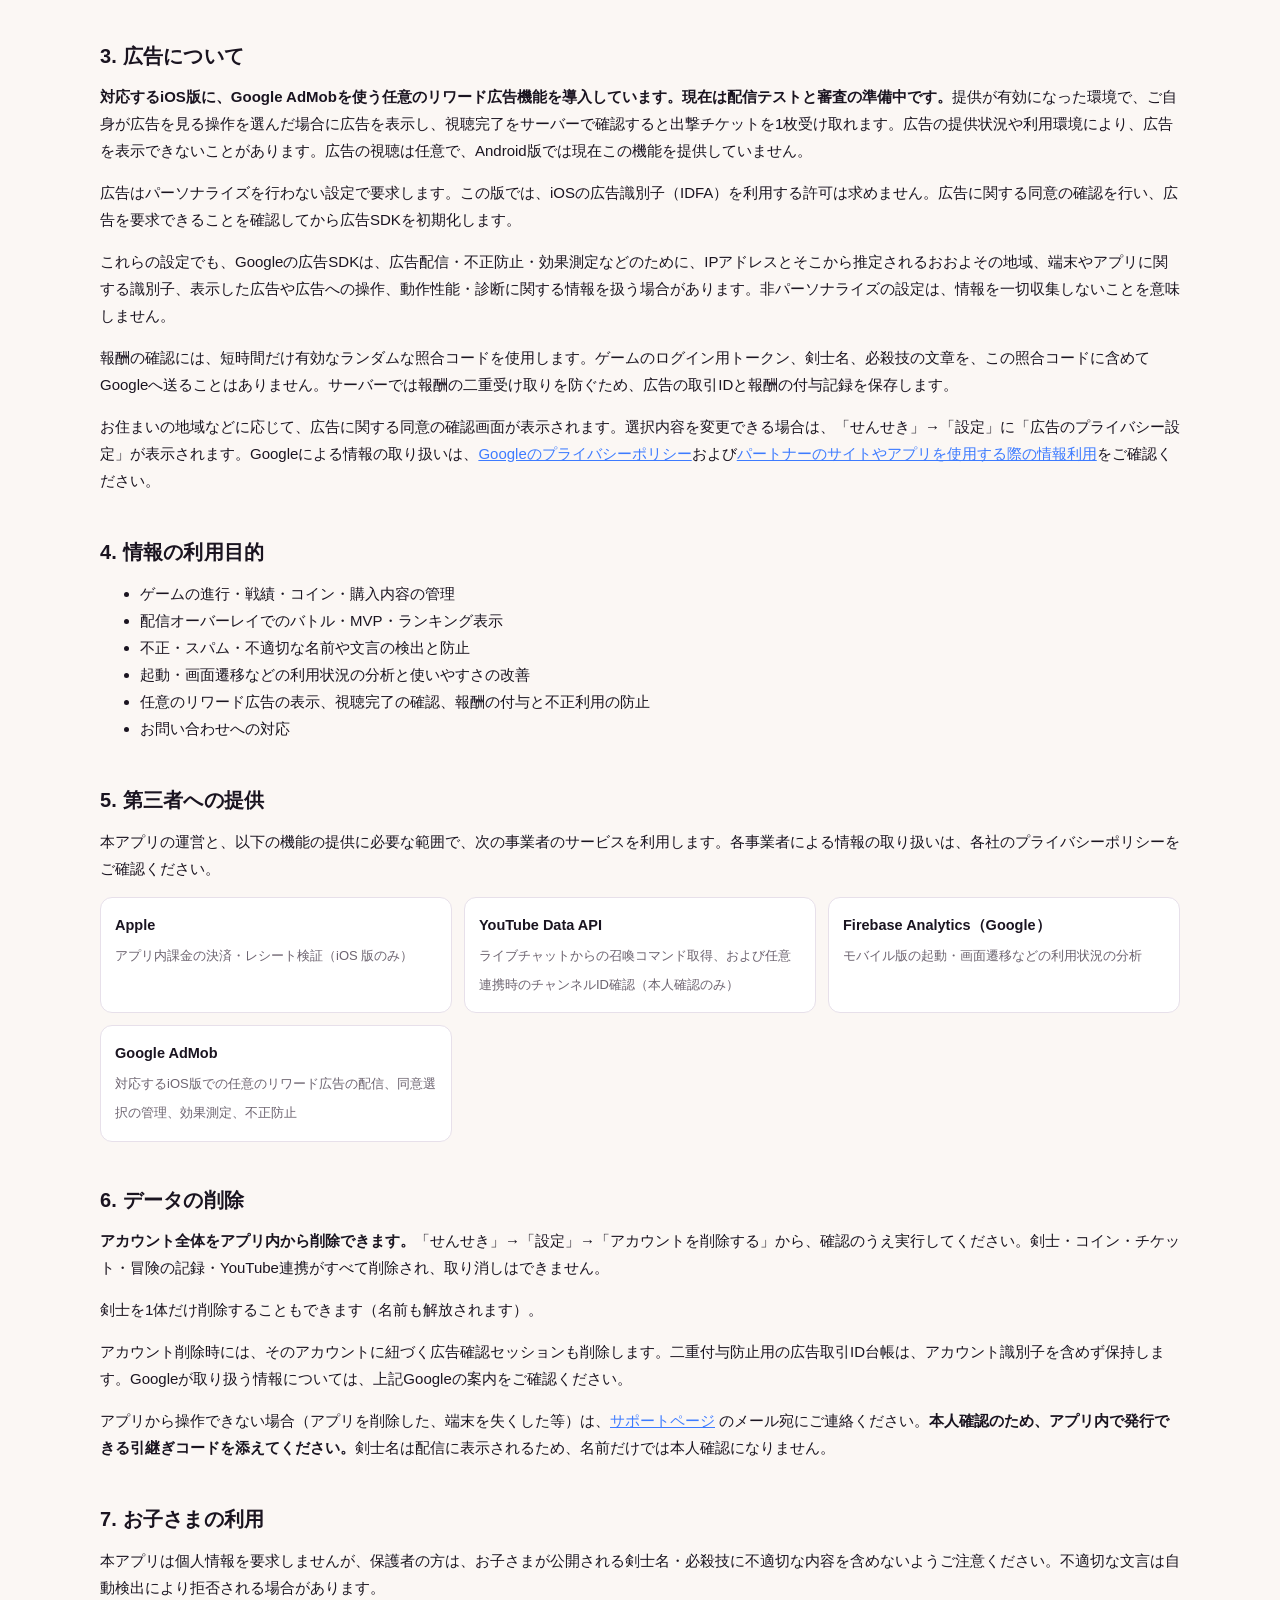
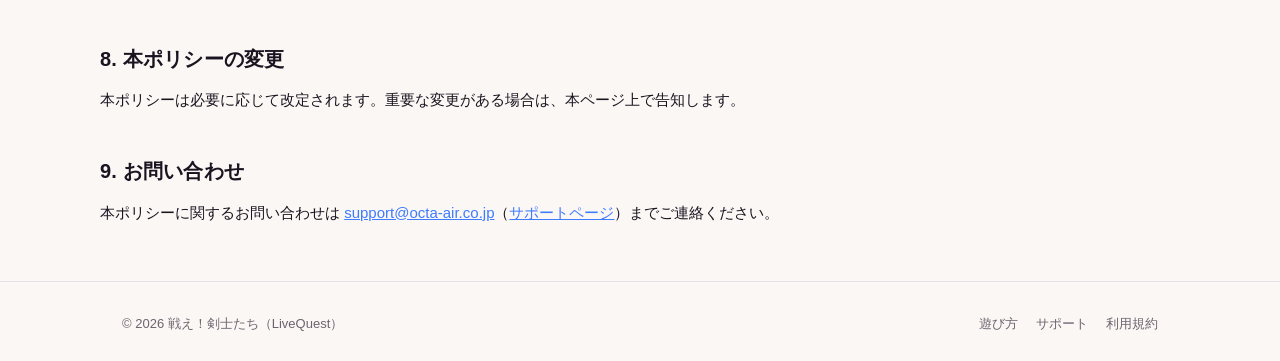
==== commit fd3d0396: "Explain optional rewarded ads and current SDK data practices" ====
--- a/privacy/index.html
+++ b/privacy/index.html
@@ -23,7 +23,7 @@
 
 <main class="wrap legal">
 <h1>プライバシーポリシー</h1>
-<p class="updated">最終更新日：2026年9月8日</p>
+<p class="updated">最終更新日：2026年9月25日</p>
 
 <p>「戦え！剣士たち」（以下「本アプリ」）は、YouTube Liveと連動する視聴者参加型の自動バトルゲームです。本ポリシーは、本アプリが取り扱う情報と、その利用目的・保護方法について説明します。</p>
 
@@ -37,8 +37,10 @@
 <ul>
   <li>あなたが作成した剣士の情報（名前・見た目パーツ・必殺技のテキスト・戦績・レベル・コイン残高）。<b>剣士の名前と必殺技は配信画面に表示される公開情報</b>です。</li>
   <li>出撃・召喚・購入などの操作ログ（不正利用の防止とゲーム進行のため）。</li>
-  <li>おおよそのアクセス回数・IPアドレス（レート制限・不正防止の目的でのみ一時的に利用）。</li>
+  <li>おおよそのアクセス回数。当サービスのサーバーは、レート制限・不正防止のためにIPアドレスを一時的に利用します。広告SDKによる情報の取り扱いは「広告について」をご覧ください。</li>
 </ul>
+<h3>利用状況の分析</h3>
+<p>モバイル版ではFirebase Analyticsを使用し、起動・画面遷移などの利用状況を分析します。Firebase Analyticsによる広告識別子の収集は無効にしています。剣士名や必殺技の文章を解析イベントに含めて送信することはありません。</p>
 <h3>引継ぎコード</h3>
 <p>機種変更などに備えて、アプリ内で「引継ぎコード」を発行できます。コードそのものはサーバーに保存されず、照合用のハッシュ値のみを保存します。コードを使ってアカウントを移した記録（日時・剣士の数・コイン残高）は、不正利用の確認のために保存します。</p>
 
@@ -68,26 +70,35 @@
 <p>コインの購入は Apple（App Store）の決済システムを通じて行われます。<b>Android 版では現在、アプリ内購入を提供していません</b>（コインは遊ぶことでのみ増えます）。<b>クレジットカード番号などの決済情報を本アプリが受け取ることはありません。</b>購入の正当性を確認するため、ストアが発行するレシート（購入証明）をサーバで検証します。</p>
 
 <h2>3. 広告について</h2>
-<p><b>本アプリは広告を表示しません。</b>広告SDKを組み込んでおらず、広告識別子（広告ID）の取得・利用も行いません。将来リワード広告を導入する場合は、導入前に本ポリシーを更新してお知らせします。</p>
+<p><b>対応するiOS版に、Google AdMobを使う任意のリワード広告機能を導入しています。現在は配信テストと審査の準備中です。</b>提供が有効になった環境で、ご自身が広告を見る操作を選んだ場合に広告を表示し、視聴完了をサーバーで確認すると出撃チケットを1枚受け取れます。広告の提供状況や利用環境により、広告を表示できないことがあります。広告の視聴は任意で、Android版では現在この機能を提供していません。</p>
+<p>広告はパーソナライズを行わない設定で要求します。この版では、iOSの広告識別子（IDFA）を利用する許可は求めません。広告に関する同意の確認を行い、広告を要求できることを確認してから広告SDKを初期化します。</p>
+<p>これらの設定でも、Googleの広告SDKは、広告配信・不正防止・効果測定などのために、IPアドレスとそこから推定されるおおよその地域、端末やアプリに関する識別子、表示した広告や広告への操作、動作性能・診断に関する情報を扱う場合があります。非パーソナライズの設定は、情報を一切収集しないことを意味しません。</p>
+<p>報酬の確認には、短時間だけ有効なランダムな照合コードを使用します。ゲームのログイン用トークン、剣士名、必殺技の文章を、この照合コードに含めてGoogleへ送ることはありません。サーバーでは報酬の二重受け取りを防ぐため、広告の取引IDと報酬の付与記録を保存します。</p>
+<p>お住まいの地域などに応じて、広告に関する同意の確認画面が表示されます。選択内容を変更できる場合は、「せんせき」→「設定」に「広告のプライバシー設定」が表示されます。Googleによる情報の取り扱いは、<a href="https://policies.google.com/privacy" rel="noopener">Googleのプライバシーポリシー</a>および<a href="https://policies.google.com/technologies/partner-sites" rel="noopener">パートナーのサイトやアプリを使用する際の情報利用</a>をご確認ください。</p>
 
 <h2>4. 情報の利用目的</h2>
 <ul>
   <li>ゲームの進行・戦績・コイン・購入内容の管理</li>
   <li>配信オーバーレイでのバトル・MVP・ランキング表示</li>
   <li>不正・スパム・不適切な名前や文言の検出と防止</li>
+  <li>起動・画面遷移などの利用状況の分析と使いやすさの改善</li>
+  <li>任意のリワード広告の表示、視聴完了の確認、報酬の付与と不正利用の防止</li>
   <li>お問い合わせへの対応</li>
 </ul>
 
 <h2>5. 第三者への提供</h2>
-<p>法令に基づく場合を除き、収集した情報を第三者に販売・提供することはありません。サービス運営のため、以下の事業者の機能を利用します。</p>
+<p>本アプリの運営と、以下の機能の提供に必要な範囲で、次の事業者のサービスを利用します。各事業者による情報の取り扱いは、各社のプライバシーポリシーをご確認ください。</p>
 <div class="duo">
   <div><b>Apple</b><span>アプリ内課金の決済・レシート検証（iOS 版のみ）</span></div>
   <div><b>YouTube Data API</b><span>ライブチャットからの召喚コマンド取得、および任意連携時のチャンネルID確認（本人確認のみ）</span></div>
+  <div><b>Firebase Analytics（Google）</b><span>モバイル版の起動・画面遷移などの利用状況の分析</span></div>
+  <div><b>Google AdMob</b><span>対応するiOS版での任意のリワード広告の配信、同意選択の管理、効果測定、不正防止</span></div>
 </div>
 
 <h2>6. データの削除</h2>
-<p><strong>アカウント全体をアプリ内から削除できます。</strong>「せんせき」タブの最下部「アカウントを削除する」から、確認のうえ実行してください。剣士・コイン・チケット・冒険の記録・YouTube連携がすべて削除され、取り消しはできません。</p>
+<p><strong>アカウント全体をアプリ内から削除できます。</strong>「せんせき」→「設定」→「アカウントを削除する」から、確認のうえ実行してください。剣士・コイン・チケット・冒険の記録・YouTube連携がすべて削除され、取り消しはできません。</p>
 <p>剣士を1体だけ削除することもできます（名前も解放されます）。</p>
+<p>アカウント削除時には、そのアカウントに紐づく広告確認セッションも削除します。二重付与防止用の広告取引ID台帳は、アカウント識別子を含めず保持します。Googleが取り扱う情報については、上記Googleの案内をご確認ください。</p>
 <p>アプリから操作できない場合（アプリを削除した、端末を失くした等）は、<a href="../support/">サポートページ</a> のメール宛にご連絡ください。<strong>本人確認のため、アプリ内で発行できる引継ぎコードを添えてください。</strong>剣士名は配信に表示されるため、名前だけでは本人確認になりません。</p>
 
 <h2>7. お子さまの利用</h2>
